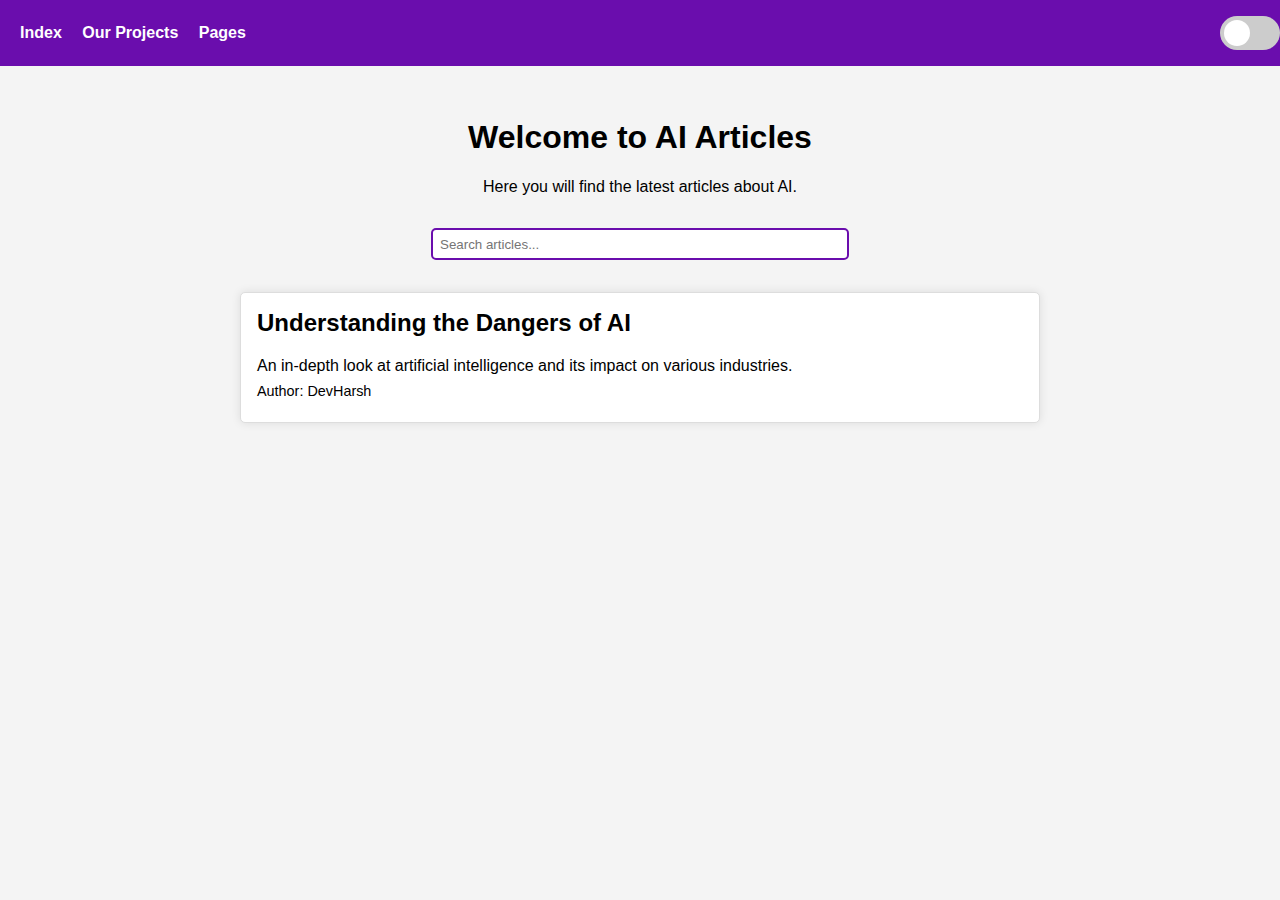
==== index.html @ b40ade4e "website launched" ====
<!DOCTYPE html>
<html lang="en">
<head>
    <meta charset="UTF-8">
    <meta name="viewport" content="width=device-width, initial-scale=1.0">
    <title>AI Articles</title>
    <link rel="stylesheet" href="styles.css">
</head>
<body>
    <header>
        <nav>
            <ul>
                <li style="padding-left: 20px;"><a href="/">Index</a></li>
                <li><a href="projects.html">Our Projects</a></li>
                <li><a href="pages.html">Pages</a></li>
            </ul>
        </nav>
        <label class="theme-switcher">
            <input type="checkbox" id="theme-toggle">
            <span class="slider"></span>
        </label>
    </header>
    <main>
        <section class="intro">
            <h1>Welcome to AI Articles</h1>
            <p>Here you will find the latest articles about AI.</p>
        </section>
        <section class="search-bar">
            <input type="text" placeholder="Search articles...">
        </section>
        <section class="articles">
            <a href="articles/Understanding AI.html">
            <article>
                <h2>Understanding the Dangers of AI</h2>
                <p>An in-depth look at artificial intelligence and its impact on various industries.</p>
                <p class="author">Author: DevHarsh</p>
            </article></a>
            
        </section>
    </main>
    <script src="script.js"></script>
</body>
</html>
---- styles.css ----
body {
    font-family: Arial, sans-serif;
    margin: 0;
    padding: 0;
    background-color: #f4f4f4;
    cursor: url('images/custom-cursor.png'), auto;
    transition: background-color 0.3s, color 0.3s;
}

body.dark {
    background-color: #333;
    color: #f4f4f4;
}

header {
    background-color: #6a0dad;
    padding: 1em 0;
    display: flex;
    justify-content: space-between;
    align-items: center;
}

nav ul {
    list-style-type: none;
    margin: 0;
    padding: 0;
}

nav ul li {
    display: inline;
    margin-right: 1em;
}

nav ul li a {
    color: #ffffff;
    text-decoration: none;
    font-weight: bold;
}

.theme-switcher {
    position: relative;
    display: inline-block;
    width: 60px;
    height: 34px;
}

.theme-switcher input {
    opacity: 0;
    width: 0;
    height: 0;
}

.slider {
    position: absolute;
    cursor: pointer;
    top: 0;
    left: 0;
    right: 0;
    bottom: 0;
    background-color: #ccc;
    transition: .4s;
    border-radius: 34px;
}

.slider:before {
    position: absolute;
    content: "";
    height: 26px;
    width: 26px;
    left: 4px;
    bottom: 4px;
    background-color: white;
    transition: .4s;
    border-radius: 50%;
}

input:checked + .slider {
    background-color: #6a0dad;
}

input:checked + .slider:before {
    transform: translateX(26px);
}

main {
    padding: 2em;
    max-width: 800px;
    margin: 0 auto;
}

.intro {
    text-align: center;
    margin-bottom: 2em;
}

.search-bar {
    text-align: center;
    margin-bottom: 2em;
}

.search-bar input {
    padding: 0.5em;
    width: 80%;
    max-width: 400px;
    border: 2px solid #6a0dad;
    border-radius: 5px;
}

.articles article {
    background-color: #ffffff;
    padding: 1em;
    margin-bottom: 1em;
    border: 1px solid #ddd;
    border-radius: 5px;
    box-shadow: 0 0 10px rgba(0, 0, 0, 0.1);
    transition: background-color 0.3s, color 0.3s;
}

body.dark .articles article {
    background-color: #444;
    color: #f4f4f4;
}

.articles article h2 {
    margin-top: 0;
    color: inherit;
}

.articles article p {
    margin: 0.5em 0;
}

.author {
    font-size: 0.9em;
    color: inherit;
}

body.dark .author {
    color: #aaa;
}
a {
    color: inherit;      /* Inherits color from the parent element */
    text-decoration: none; /* Removes underline */
}
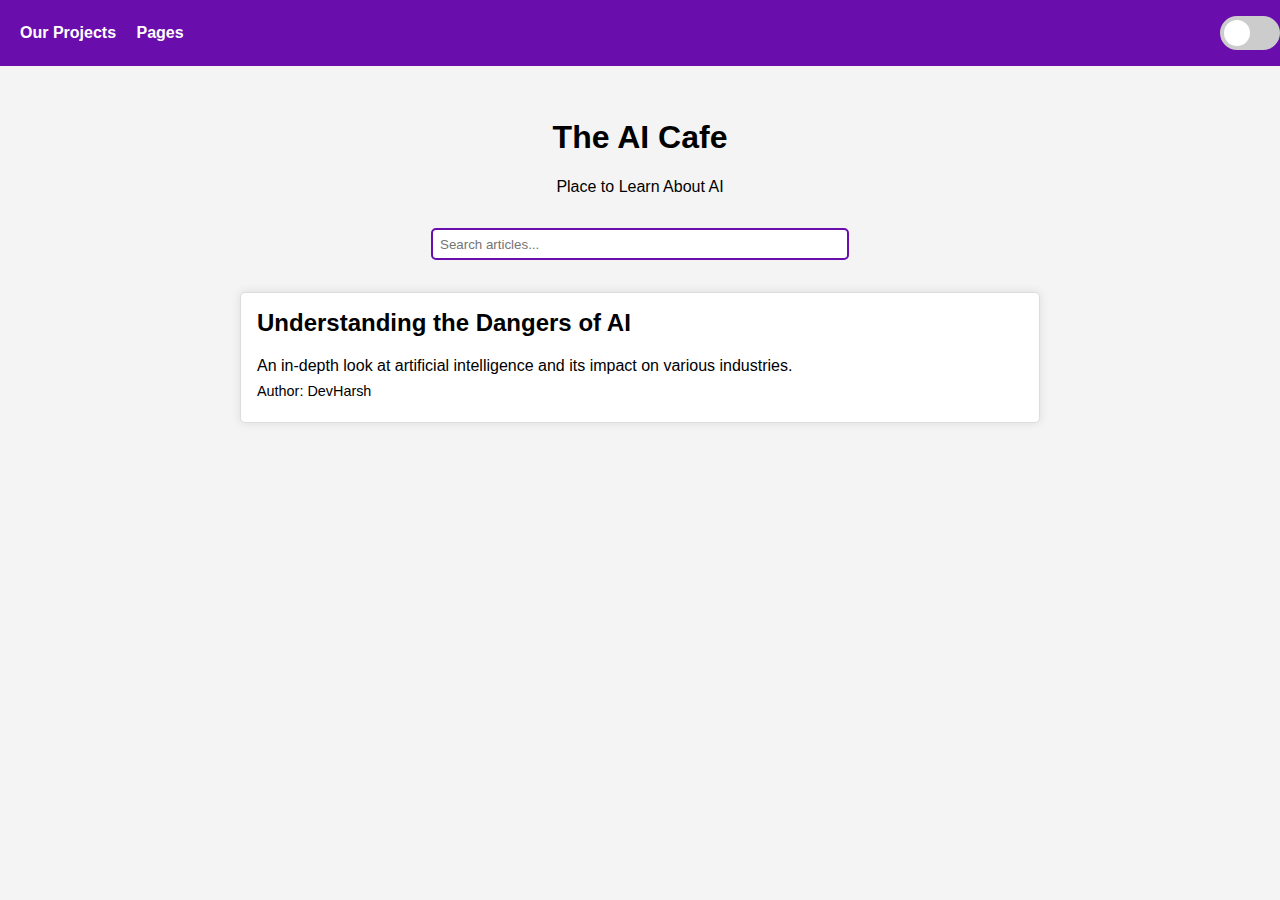
==== commit f3c39425: "Fixed Problem with back buttons on index pages" ====
--- a/index.html
+++ b/index.html
@@ -3,15 +3,14 @@
 <head>
     <meta charset="UTF-8">
     <meta name="viewport" content="width=device-width, initial-scale=1.0">
-    <title>AI Articles</title>
+    <title>The AI Cafe</title>
     <link rel="stylesheet" href="styles.css">
 </head>
-<body>
+<body class="body">
     <header>
         <nav>
             <ul>
-                <li style="padding-left: 20px;"><a href="/">Index</a></li>
-                <li><a href="projects.html">Our Projects</a></li>
+                <li><a style="padding-left: 20px;" href="projects.html">Our Projects</a></li>
                 <li><a href="pages.html">Pages</a></li>
             </ul>
         </nav>
@@ -22,13 +21,13 @@
     </header>
     <main>
         <section class="intro">
-            <h1>Welcome to AI Articles</h1>
-            <p>Here you will find the latest articles about AI.</p>
+            <h1>The AI Cafe</h1>
+            <p>Place to Learn About AI</p>
         </section>
         <section class="search-bar">
             <input type="text" placeholder="Search articles...">
         </section>
-        <section class="articles">
+        <section class="articles" id="articles">
             <a href="articles/Understanding AI.html">
             <article>
                 <h2>Understanding the Dangers of AI</h2>
--- a/styles.css
+++ b/styles.css
@@ -1,9 +1,13 @@
-body {
+html {
+    scroll-behavior: smooth;
+    height: auto;
+    width: auto;
+  }
+.body {
     font-family: Arial, sans-serif;
     margin: 0;
     padding: 0;
     background-color: #f4f4f4;
-    cursor: url('images/custom-cursor.png'), auto;
     transition: background-color 0.3s, color 0.3s;
 }
 
@@ -57,7 +61,7 @@
     left: 0;
     right: 0;
     bottom: 0;
-    background-color: #ccc;
+    background-color: #cccccc;
     transition: .4s;
     border-radius: 34px;
 }
@@ -69,13 +73,13 @@
     width: 26px;
     left: 4px;
     bottom: 4px;
-    background-color: white;
+    background-color: #ffffff;
     transition: .4s;
     border-radius: 50%;
 }
 
 input:checked + .slider {
-    background-color: #6a0dad;
+    background-color: #550a8b;
 }
 
 input:checked + .slider:before {
@@ -114,6 +118,18 @@
     border-radius: 5px;
     box-shadow: 0 0 10px rgba(0, 0, 0, 0.1);
     transition: background-color 0.3s, color 0.3s;
+    
+}
+.articles:hover article {
+    transform: scale(1.01);
+    background-color: #ffffff;
+    padding: 1em;
+    margin-bottom: 1em;
+    border: 1px solid #ddd;
+    border-radius: 5px;
+    box-shadow: 0 0 10px rgba(0, 0, 0, 0.1);
+    transition: background-color 0.3s, color 0.3s;
+    
 }
 
 body.dark .articles article {
@@ -139,6 +155,11 @@
     color: #aaa;
 }
 a {
-    color: inherit;      /* Inherits color from the parent element */
-    text-decoration: none; /* Removes underline */
+    color: inherit;
+    text-decoration: none;
+    
 }
+
+#content {
+    text-align: center;
+}
